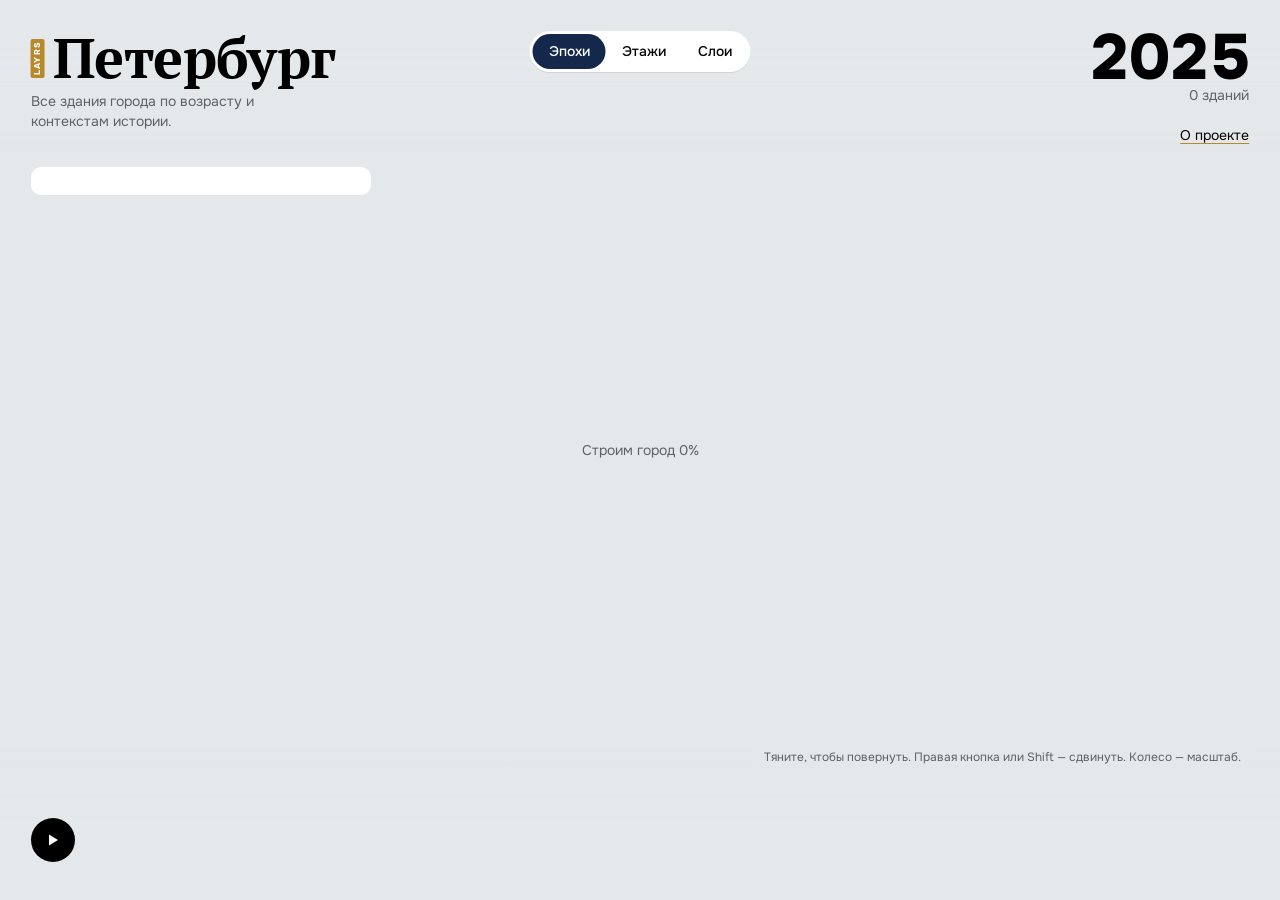
==== web/index.html @ 3cb58d96 "feat: street art layer; fix: LAYRS logo fitted before the map loads, hidden until measured; architec" ====
<!doctype html>
<html lang="ru">
<head>
<meta charset="utf-8">
<meta name="viewport" content="width=device-width, initial-scale=1, viewport-fit=cover">
<title>LAYRS: Петербург</title>
<link rel="preconnect" href="https://fonts.googleapis.com">
<link rel="preconnect" href="https://fonts.gstatic.com" crossorigin>
<link href="https://fonts.googleapis.com/css2?family=Onest:wght@400;500;600;700;800&family=PT+Serif:ital,wght@0,700;1,400&display=swap" rel="stylesheet">
<link rel="stylesheet" href="styles.css">
<script src="logo.js" defer></script>
</head>
<body>
<canvas id="scene" aria-label="Трёхмерная карта зданий Петербурга"></canvas>
<div class="veil veil-top" aria-hidden="true"></div>
<div class="veil veil-bottom" aria-hidden="true"></div>

<header class="masthead">
  <div>
    <h1><span class="layrs" aria-label="LAYRS">LAYRS</span>Петербург<i class="baseline"></i></h1>
    <p class="dek">Все здания города по возрасту и контекстам истории.</p>
  </div>
</header>

<nav class="modes" aria-label="Как раскрасить город">
  <button data-mode="0" aria-pressed="true">Эпохи</button>
  <button data-mode="1" aria-pressed="false">Этажи</button>
  <button data-mode="2" aria-pressed="false">Слои</button>
</nav>

<div class="tally" aria-live="polite">
  <span id="year" class="tally-year">2025</span>
  <span class="tally-count"><span id="count">0</span> <span id="count-word">зданий</span></span>
</div>

<aside id="panel" class="panel">
  <button class="sheet-handle" aria-expanded="true" aria-controls="panel-body">Показать легенду</button>
  <div id="panel-body"></div>
</aside>
<nav class="corner" aria-label="Проект">
  <button class="about-open" aria-haspopup="dialog">О проекте</button>
</nav>
<dialog id="about" class="about" aria-labelledby="about-title">
  <button class="about-close" aria-label="Закрыть">×</button>
  <article>
    <h2 id="about-title">О проекте</h2>
    <p>Около 107 тысяч зданий Петербурга, раскрашенных по году постройки, и восемнадцать слоёв о том, что в них происходило:
    от квартир Пушкина и дворов-колодцев до сводок МПВО осени 1941-го и табличек «Последнего адреса».</p>
    <p class="notice">Некоммерческий проект, сделан из любопытства и для образования.</p>
    <p class="author">Автор — <a href="https://www.linkedin.com/in/alexanderbarakov" target="_blank" rel="noopener">Александр Бараков</a>.</p>
    <p class="credit">По мотивам проекта Саши Богачёва <a href="https://paris.bogachev.fr" target="_blank" rel="noopener">Paris, building by building</a>.</p>

    <h3>Проекты LAYRS</h3>
    <p>LAYRS — карты городов, где каждое здание показано вместе с его возрастом и историческими слоями.</p>
    <ul>
      <li><a href="../spb/">LAYRS: Петербург</a> — вы здесь.</li>
      <li><a href="../amsterdam/">LAYRS: Amsterdam</a> — 192 тысячи зданий Амстердама и его история.</li>
    </ul>

    <h3>Как читать карту</h3>
    <p>Цвет — эпоха постройки. Бледные здания датированы приблизительно: по веку, десятилетию или диапазону лет.
    Серые — год неизвестен; они появляются, когда таймлайн доходит до сегодняшнего дня. Кнопка ▶ проигрывает рост города
    с 1703 года. Нажмите на здание, чтобы закрепить карточку с историей и источниками.</p>

    <h3>Данные</h3>
    <p>Собраны 12 октября 2026 года; фото подгружаются из Wikimedia Commons.</p>
    <ul>
      <li>Контуры, этажность, улицы, вода: OpenStreetMap (выгрузка BBBike и Overpass). ODbL.</li>
      <li>Годы постройки, архитекторы, стили: база «How old is this house» проекта Кон-Тики, версия 18.11.2023. ODbL.</li>
      <li>Многоквартирные дома, их год и серия: ГИС ЖКХ в обработке «Если быть точным», сентябрь 2026. CC BY 4.0.</li>
      <li>Объекты культурного наследия, датировки, авторы, уровень охраны: списки Википутеводителя «Культурное наследие России / Санкт-Петербург». CC BY-SA 4.0.</li>
      <li>Названия, фото, статьи: Wikidata (CC0), Википедия и Wikimedia Commons; у каждого фото указаны автор и лицензия.</li>
      <li>Сводки МПВО осени 1941 года: проект PANDAN Европейского университета, оцифровка А. Рябкова.</li>
      <li>Таблички памяти жертв репрессий: проект «Последний адрес».</li>
    </ul>

    <h3>Метод</h3>
    <p>Для каждого здания год берётся из самого надёжного источника: реестр наследия, затем ГИС ЖКХ, затем Кон-Тики,
    затем OpenStreetMap. 1917 год в ГИС ЖКХ обычно означает «построен до революции» — такие дома датированы приблизительно,
    1880–1917. Адреса Пушкина, Достоевского и Серебряного века отобраны вручную, у каждого есть ссылка на Википедию;
    остальные слои собраны автоматически и могут содержать ошибки.</p>

    <h3>Ограничения</h3>
    <p>Год известен у 43% зданий: в открытых данных почти нет дат для мелких построек, гаражей и промзон. Карта покрывает
    основную часть города без Кронштадта, Петергофа, Пушкина и Колпино. Слои «Коммуналки» и «Разрушены и отстроены»
    построены по косвенным признакам — об этом сказано в их описании.</p>
  </article>
</dialog>

<div id="card" class="card" hidden></div>
<p class="howto">Тяните, чтобы повернуть. Правая кнопка или Shift — сдвинуть. Колесо — масштаб.</p>

<footer class="timeline">
  <button id="play" class="play" aria-label="Показать, как рос город">
    <svg viewBox="0 0 16 16" aria-hidden="true"><path id="play-icon" d="M4 2.5v11l9-5.5z"/></svg>
  </button>
  <canvas id="hist" aria-label="Зданий по годам; тяните, чтобы выбрать год"></canvas>
</footer>

<div id="loading" class="loading">Строим город <span id="progress">0</span>%</div>
<script type="module" src="app.js"></script>
</body>
</html>
---- web/styles.css ----
/* Petersburg: a white architectural model under a pale Baltic sky; Admiralty gold for the mark, Neva navy for the controls. */
:root {
  --sky: #e4e8ea;
  --paper: #ffffff;
  --ink: #000000;
  --muted: #5d6266;
  --rule: #cfd5d8;
  --red: #b8892a;
  --navy: #14284b;
  --gutter: clamp(16px, 2.4vw, 32px);
  font: 400 14px/1.5 "Onest", "Helvetica Neue", Arial, sans-serif;
}
* { box-sizing: border-box; }
html, body { margin: 0; height: 100%; background: var(--sky); color: var(--ink); overflow: hidden; }
button { font: inherit; color: inherit; }
:focus-visible { outline: 2px solid var(--red); outline-offset: 2px; }

#scene { position: fixed; inset: 0; width: 100%; height: 100%; display: block; }
/* Sky veils keep the masthead and the timeline legible over the model. */
.veil { position: fixed; left: 0; right: 0; pointer-events: none; }
.veil-top { top: 0; height: 150px; background: linear-gradient(var(--sky) 35%, rgba(228, 232, 234, 0)); }
.veil-bottom { bottom: 0; height: 150px; background: linear-gradient(rgba(228, 232, 234, 0), var(--sky) 55%); }

/* Masthead: the three crosses, then the name set large and tight. */
.masthead { position: fixed; top: calc(env(safe-area-inset-top, 0px) + var(--gutter)); left: var(--gutter);
  display: flex; gap: 14px; align-items: flex-start; pointer-events: none; }
/* LAYRS: the wordmark set vertically on a block of the city's accent, as tall as the name's capitals (sized in app.js). */
h1 { position: relative; }
.layrs { font-family: "Onest", sans-serif; position: absolute; left: 0; top: 0; writing-mode: vertical-rl; transform: rotate(180deg); display: flex;
  align-items: center; justify-content: center; background: var(--red); color: var(--paper); font-weight: 800;
  line-height: 1; letter-spacing: .14em; padding: 0 .3em; border-radius: 2px; box-sizing: border-box; }
.layrs { visibility: hidden; }
.layrs.fitted { visibility: visible; }
.baseline { display: inline-block; width: 0; height: 0; vertical-align: baseline; }
h1 { margin: 0; font: 700 clamp(34px, 4.4vw, 56px)/.95 "PT Serif", Georgia, serif; letter-spacing: -0.01em; }
.dek { margin: 8px 0 0; color: var(--muted); max-width: 30ch; font-size: 14px; line-height: 1.4; }

/* Mode switch: a single bar, the active mode filled black. */
.modes { position: fixed; top: calc(env(safe-area-inset-top, 0px) + var(--gutter)); left: 50%; transform: translateX(-50%);
  display: flex; background: var(--paper); border-radius: 999px; padding: 3px; box-shadow: 0 1px 0 var(--rule); }
.modes button { border: 0; background: none; padding: 7px 16px; border-radius: 999px; cursor: pointer; font-weight: 500; }
.modes button[aria-pressed="true"] { background: var(--navy); color: var(--paper); }

.tally { position: fixed; top: calc(env(safe-area-inset-top, 0px) + var(--gutter)); right: var(--gutter); text-align: right; }
.tally-year { display: block; font-size: clamp(40px, 5vw, 64px); font-weight: 800; letter-spacing: -0.04em; line-height: .85; }
.tally-count { color: var(--muted); }

/* Context panel: legend, ramp or layer list, always on the left under the masthead. */
.panel { position: fixed; left: var(--gutter); top: calc(env(safe-area-inset-top, 0px) + var(--gutter) + 136px);
  width: min(340px, calc(100vw - 2 * var(--gutter))); max-height: calc(100vh - 300px); overflow-y: auto;
  background: var(--paper); border-radius: 10px; padding: 14px 16px; }
.panel h2 { margin: 0 0 8px; font-size: 13px; font-weight: 700; }
.panel h2.section { margin: 14px 0 4px; color: var(--muted); font-weight: 600; }
.panel h2.section:first-child { margin-top: 0; }
.swatches { display: flex; flex-direction: column; }
.swatch { display: grid; grid-template-columns: 12px 1fr auto; gap: 10px; align-items: center; background: none; border: 0;
  text-align: left; padding: 4px 0; cursor: pointer; }
.swatch i { width: 12px; height: 12px; border-radius: 2px; }
.swatch .n { color: var(--muted); font-size: 12px; }
.n, .tally, .card dd, .card .y { font-variant-numeric: tabular-nums; }
.swatch[aria-pressed="false"] { opacity: .35; }
.ramp { height: 10px; border-radius: 2px; margin: 4px 0 6px; }
.ramp-scale { display: flex; justify-content: space-between; color: var(--muted); font-size: 12px; }
.note { color: var(--muted); font-size: 12px; margin: 10px 0 0; }

.layers { display: flex; flex-direction: column; gap: 2px; margin: 0 -8px; }
.layer { display: grid; grid-template-columns: 1fr auto; gap: 2px 12px; background: none; border: 0; text-align: left;
  padding: 8px; border-radius: 6px; cursor: pointer; }
.layer:hover { background: var(--sky); }
.layer[aria-pressed="true"] { background: var(--navy); color: var(--paper); }
.layer b { font-weight: 700; }
.layer .era, .layer .n { font-size: 12px; opacity: .7; }
.layer .n { grid-row: 1 / 3; grid-column: 2; align-self: center; }
.layer-detail { margin-top: 10px; }
.stories { list-style: none; margin: 0 -8px; padding: 0; }
.story { display: block; width: 100%; text-align: left; background: none; border: 0; border-radius: 6px; padding: 7px 8px; cursor: pointer; }
.story:hover { background: var(--sky); }
.story b { display: block; font-weight: 600; }
.story span { display: block; color: var(--muted); font-size: 12px; line-height: 1.45; margin-top: 2px; }
.back { border: 0; background: none; padding: 0; margin: 0 0 10px; color: var(--muted); cursor: pointer; font-size: 13px; }
.back::before { content: "‹ "; }
.layer-title { font-size: 22px !important; font-weight: 800 !important; letter-spacing: -0.02em; margin: 0 !important; line-height: 1.1; }
.layer-era { margin: 2px 0 0; color: var(--muted); }
.layer-detail p { margin: 0 0 10px; line-height: 1.55; }
.layer-detail a { color: var(--ink); text-decoration-color: var(--red); text-underline-offset: 3px; font-size: 12px; }
.caveat { color: var(--muted); font-size: 12px; }

/* Building card: a white slip of paper. Follows the pointer on hover; pinned by a click, then it takes clicks.
   Hierarchy: name and year are the heading; small sentence-case headings mark the sections below. */
.card { position: fixed; z-index: 10; pointer-events: none; background: var(--paper); border-radius: 10px;
  width: 290px; max-height: calc(100vh - 24px); overflow-y: auto; box-shadow: 0 8px 28px rgba(30, 40, 50, .16); font-size: 13px; }
.card.pinned { pointer-events: auto; width: 340px; }
.card-close { position: absolute; top: 8px; right: 8px; width: 30px; height: 30px; border: 0; border-radius: 50%;
  background: rgba(255,255,255,.92); cursor: pointer; font-size: 18px; line-height: 1; z-index: 1; }
.card .photo { margin: 0; }
.card .photo img { display: block; width: 100%; max-height: 210px; object-fit: cover; border-radius: 10px 10px 0 0; background: var(--sky); }
.card .photo figcaption { font-size: 11px; color: var(--muted); padding: 5px 16px 0; }
.card a { color: inherit; text-decoration-color: var(--red); text-underline-offset: 3px; }
.card-head { padding: 12px 16px 10px; }
.card-head h3 { margin: 0 0 6px; font-size: 17px; font-weight: 700; line-height: 1.25; letter-spacing: -0.01em; padding-right: 26px; }
.card .when { display: flex; align-items: baseline; gap: 10px; flex-wrap: wrap; }
.card .y { font-size: 30px; font-weight: 800; letter-spacing: -0.03em; line-height: 1; }
.card .period { color: var(--muted); display: inline-flex; align-items: center; gap: 6px; }
.card .period i, .card .chips i { width: 9px; height: 9px; border-radius: 2px; flex: none; }
.card section { padding: 10px 16px; border-top: 1px solid var(--rule); }
.card h4 { margin: 0 0 6px; font-size: 12px; font-weight: 700; color: var(--muted); }
.card .extract { margin: 0; line-height: 1.55; }
.card .chips { list-style: none; margin: 0; padding: 0; display: flex; flex-direction: column; gap: 6px; }
.card .chips li { display: flex; gap: 8px; align-items: flex-start; }
.card .chips li i { margin-top: 5px; }
.card .chips b { font-weight: 600; }
.card .chips span { color: var(--muted); }
.card .chips p { margin: 3px 0 0; line-height: 1.5; }
.card dl { display: grid; grid-template-columns: auto 1fr; gap: 3px 12px; margin: 0; }
.card dt { color: var(--muted); }
.card dd { margin: 0; text-align: right; }
.card .why { margin: 0; color: var(--muted); font-size: 12px; line-height: 1.45; }
.card .sources p { margin: 0; }
.card .hint { margin: 0; padding: 8px 16px 12px; color: var(--muted); font-size: 12px; border-top: 1px solid var(--rule); }

/* How to move: a quiet line under the timeline's right end. */
.howto { position: fixed; right: var(--gutter); bottom: calc(env(safe-area-inset-bottom, 0px) + 120px); color: var(--muted); background: rgba(228,232,234,.85); padding: 2px 8px; border-radius: 4px;
  font-size: 12px; pointer-events: none; }
@media (max-width: 720px), (hover: none) { .howto { display: none; } }

.timeline { position: fixed; left: 0; right: 0; bottom: 0; display: flex; align-items: flex-end; gap: 14px;
  padding: 0 var(--gutter) calc(env(safe-area-inset-bottom, 0px) + 14px); pointer-events: none; }
.timeline > * { pointer-events: auto; }
.timeline canvas { flex: 1; height: 96px; cursor: ew-resize; touch-action: none; }
.play { width: 44px; height: 44px; border-radius: 50%; border: 0; background: var(--ink); color: var(--paper);
  cursor: pointer; margin-bottom: 24px; display: grid; place-items: center; flex: none; }
.play svg { width: 16px; height: 16px; fill: currentColor; }

.loading { position: fixed; left: 50%; top: 50%; transform: translate(-50%, -50%); color: var(--muted); }

.sheet-handle { display: none; }

/* About: a reading page over the map, opened from a quiet link under the tally. */
.corner { position: fixed; top: calc(env(safe-area-inset-top, 0px) + var(--gutter) + 92px); right: var(--gutter);
  display: flex; flex-direction: column; align-items: flex-end; gap: 4px; }
.about-open, .sibling { border: 0; background: none; padding: 2px 0; cursor: pointer; color: var(--ink); font: inherit;
  text-decoration: underline; text-decoration-color: var(--red); text-underline-offset: 3px; }
.sibling { color: var(--muted); font-size: 12px; }
.about { border: 0; border-radius: 12px; padding: 0; width: min(640px, calc(100vw - 32px)); max-height: calc(100vh - 48px);
  box-shadow: 0 20px 60px rgba(30, 40, 50, .25); color: var(--ink); }
.about::backdrop { background: rgba(228, 232, 234, .7); }
.about article { padding: 28px 32px 32px; overflow-y: auto; }
.about h2 { margin: 0 0 12px; font: 700 28px/1.1 "PT Serif", Georgia, serif; }
.about h3 { margin: 22px 0 6px; font-size: 15px; font-weight: 700; }
.about p, .about li { line-height: 1.6; max-width: 64ch; }
.about ul { padding-left: 18px; margin: 6px 0 0; }
.about li { margin-bottom: 6px; }
.about a { color: var(--ink); text-decoration-color: var(--red); text-underline-offset: 3px; }
.about .credit { color: var(--muted); margin-top: 0; }
.about .author { font-weight: 600; margin-bottom: 4px; }
.about .notice { border-left: 3px solid var(--red); padding-left: 12px; font-weight: 500; }
.about-close { position: sticky; float: right; top: 10px; margin: 10px 10px 0 0; width: 32px; height: 32px; border: 0;
  border-radius: 50%; background: var(--sky); cursor: pointer; font-size: 18px; }

/* Section icons in the layer list, and a row of them to jump between sections. */
.icon { width: 15px; height: 15px; flex: none; vertical-align: -2px; margin-right: 6px; }
.section-nav { display: flex; gap: 4px; margin: 0 0 6px; flex-wrap: wrap; }
.section-nav button { border: 0; background: var(--sky); border-radius: 6px; width: 32px; height: 30px; cursor: pointer;
  display: grid; place-items: center; color: var(--navy); }
.section-nav .icon { margin: 0; }

@media (max-width: 720px) {
  .dek { display: none; }
  h1 { font-size: 30px; }
  .tally-year { font-size: 30px; }
  .tally-count { font-size: 12px; }
  .masthead, .tally { top: calc(env(safe-area-inset-top, 0px) + 14px); }
  .corner { top: calc(env(safe-area-inset-top, 0px) + 64px); font-size: 13px; }
  /* Modes: one strip above the timeline. */
  .modes { top: auto; left: 12px; right: 12px; transform: none; bottom: calc(env(safe-area-inset-bottom, 0px) + 100px);
    justify-content: center; }
  .modes button { flex: 1; padding: 8px 10px; }
  /* Panel: a sheet above the modes, folded to its handle by default. */
  .panel { top: auto; left: 12px; right: 12px; width: auto; bottom: calc(env(safe-area-inset-bottom, 0px) + 150px);
    max-height: 48vh; padding: 0 14px 12px; }
  .sheet-handle { display: block; width: calc(100% + 28px); margin: 0 -14px 8px; padding: 12px 14px; border: 0;
    background: none; text-align: left; font-weight: 600; cursor: pointer; border-bottom: 1px solid var(--rule); }
  .sheet-handle::after { content: ""; float: right; width: 8px; height: 8px; margin-top: 4px; border: solid var(--muted);
    border-width: 0 2px 2px 0; transform: rotate(225deg); }
  .panel.collapsed { overflow: hidden; padding-bottom: 0; }
  .panel.collapsed .sheet-handle { margin-bottom: 0; border-bottom: 0; }
  .panel.collapsed .sheet-handle::after { transform: rotate(45deg); margin-top: 0; }
  .panel.collapsed #panel-body { display: none; }
  /* Card: a sheet from the bottom edge. */
  .card, .card.pinned { left: 0 !important; right: 0; top: auto !important; bottom: 0; width: auto; max-height: 72vh;
    border-radius: 14px 14px 0 0; padding-bottom: env(safe-area-inset-bottom, 0px); }
  .card .photo img { border-radius: 14px 14px 0 0; max-height: 190px; }
  .timeline { padding-bottom: calc(env(safe-area-inset-bottom, 0px) + 10px); }
  .timeline canvas { height: 76px; }
  .play { width: 40px; height: 40px; margin-bottom: 18px; }
  .about article { padding: 20px 18px 24px; }
}
@media (prefers-reduced-motion: reduce) { * { transition: none !important; } }

.card .chips .note-name { margin: 2px 0 0; font-weight: 600; color: var(--ink); }
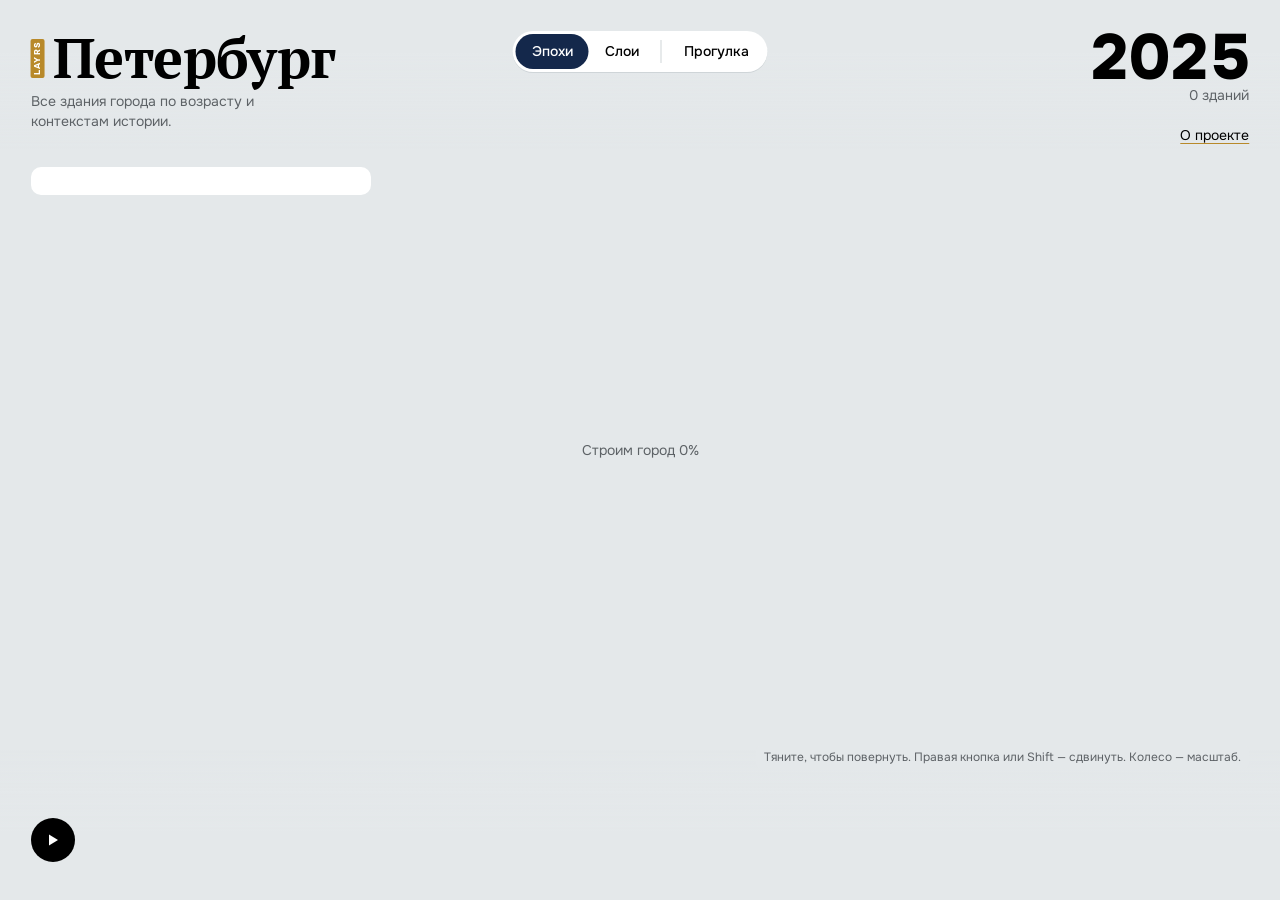
==== commit 31cd6102: "From Delft: walks with a Google Maps link, the Слои bar with storeys inside, a compact legend with a" ====
--- a/web/index.html
+++ b/web/index.html
@@ -24,8 +24,9 @@
 
 <nav class="modes" aria-label="Как раскрасить город">
   <button data-mode="0" aria-pressed="true">Эпохи</button>
-  <button data-mode="1" aria-pressed="false">Этажи</button>
   <button data-mode="2" aria-pressed="false">Слои</button>
+  <span class="modes-sep" aria-hidden="true"></span>
+  <button class="walks-open" aria-haspopup="dialog"><span>Прогулка</span></button>
 </nav>
 
 <div class="tally" aria-live="polite">
@@ -53,9 +54,14 @@
     <h3>Проекты LAYRS</h3>
     <p>LAYRS — карты городов, где каждое здание показано вместе с его возрастом и историческими слоями.</p>
     <ul>
-      <li><a href="../spb/">LAYRS: Петербург</a> — вы здесь.</li>
-      <li><a href="../amsterdam/">LAYRS: Amsterdam</a> — 192 тысячи зданий Амстердама и его история.</li>
+      <li><a href="/ru/lab/spb/">LAYRS: Петербург</a> — вы здесь.</li>
+      <li><a href="/lab/amsterdam/">LAYRS: Amsterdam</a> — 192 тысячи зданий Амстердама и его история.</li>
     </ul>
+
+    <h3>Открытый код</h3>
+    <p>Код и пайплайн лежат на <a href="https://github.com/alexbarakov/spb-by-building" target="_blank" rel="noopener">GitHub</a>.
+    Знаете кусочек истории Петербурга, который живёт в его домах? <a href="https://github.com/alexbarakov/spb-by-building/blob/main/CONTRIBUTING.md" target="_blank" rel="noopener">Добавьте его слоем</a>:
+    список адресов, короткая история у каждого и источник, на который она опирается.</p>
 
     <h3>Как читать карту</h3>
     <p>Цвет — эпоха постройки. Бледные здания датированы приблизительно: по веку, десятилетию или диапазону лет.
@@ -88,6 +94,11 @@
 </dialog>
 
 <div id="card" class="card" hidden></div>
+<section id="walk" class="walkcard" hidden aria-live="polite"></section>
+<dialog id="walks" class="about walks" aria-labelledby="walks-title">
+  <button class="about-close" aria-label="Закрыть">×</button>
+  <article id="walks-body"></article>
+</dialog>
 <p class="howto">Тяните, чтобы повернуть. Правая кнопка или Shift — сдвинуть. Колесо — масштаб.</p>
 
 <footer class="timeline">
--- a/web/styles.css
+++ b/web/styles.css
@@ -88,8 +88,9 @@
 /* Building card: a white slip of paper. Follows the pointer on hover; pinned by a click, then it takes clicks.
    Hierarchy: name and year are the heading; small sentence-case headings mark the sections below. */
 .card { position: fixed; z-index: 10; pointer-events: none; background: var(--paper); border-radius: 10px;
-  width: 290px; max-height: calc(100vh - 24px); overflow-y: auto; box-shadow: 0 8px 28px rgba(30, 40, 50, .16); font-size: 13px; }
-.card.pinned { pointer-events: auto; width: 340px; }
+  width: 330px; max-height: calc(100vh - 24px); overflow-y: auto; box-shadow: 0 8px 28px rgba(30, 40, 50, .16); font-size: 13px; }
+.card.pinned { pointer-events: auto; width: 400px; }
+.card .fact { margin: 0; padding: 8px 10px; background: var(--sky); border-radius: 6px; line-height: 1.5; }
 .card-close { position: absolute; top: 8px; right: 8px; width: 30px; height: 30px; border: 0; border-radius: 50%;
   background: rgba(255,255,255,.92); cursor: pointer; font-size: 18px; line-height: 1; z-index: 1; }
 .card .photo { margin: 0; }
@@ -198,3 +199,115 @@
 @media (prefers-reduced-motion: reduce) { * { transition: none !important; } }
 
 .card .chips .note-name { margin: 2px 0 0; font-weight: 600; color: var(--ink); }
+
+/* ---- ported from LAYRS: Delft: walks, the bar, the legend ---- */
+.walkcard { position: fixed; z-index: 11; right: var(--gutter); bottom: 132px; width: 340px; max-height: calc(100vh - 290px);
+  overflow-y: auto; background: var(--paper); border-radius: 12px; box-shadow: 0 2px 0 var(--red), 0 10px 30px rgba(20, 40, 100, .14); }
+.walkcard header { cursor: pointer; display: flex; align-items: center; gap: 10px; padding: 11px 44px 10px 16px;
+  background: var(--red); color: var(--paper); border-radius: 12px 12px 0 0; }
+.walkcard header b { font-size: 13px; }
+.walkcard .q-close { position: absolute; top: 5px; right: 6px; width: 30px; height: 30px; border: 0; border-radius: 50%;
+  background: none; cursor: pointer; font-size: 18px; color: var(--paper); z-index: 1; }
+.walkcard .q-credit { font-size: 11px; color: var(--muted); padding: 4px 16px 0; margin: 0; }
+.walkcard .q-credit a { color: inherit; }
+.walkcard .q-riddle { margin: 0; padding: 10px 16px 0; font-size: 15px; line-height: 1.5; }
+.walkcard .q-actions { display: flex; flex-wrap: wrap; align-items: center; gap: 6px; padding: 12px 16px 14px; }
+.walkcard .q-actions button { border: 1px solid var(--rule); background: var(--paper); border-radius: 999px;
+  padding: 5px 12px; cursor: pointer; font-size: 12px; font-weight: 600; }
+.walkcard .q-actions button small { color: var(--muted); font-weight: 500; }
+.walkcard .q-actions .primary { background: var(--red); border-color: var(--red); color: var(--paper); }
+@media (max-width: 720px) {
+  .walkcard { left: 12px; right: 12px; width: auto; bottom: auto; top: calc(env(safe-area-inset-top, 0px) + 100px); max-height: 46vh; }
+}
+.walks { width: min(720px, calc(100vw - 32px)); }
+.walks article { padding: 22px 26px 24px; }
+.walks h2 { margin: 0; }
+.walks h3 { margin: 16px 0 8px; font-size: 13px; }
+.walks .w-lede { margin: 6px 0 0; font-size: 13px; line-height: 1.5; color: var(--muted); }
+.w-chips { display: flex; flex-wrap: wrap; gap: 6px; align-items: center; }
+.w-chip { display: inline-flex; align-items: center; gap: 6px; border: 1px solid var(--rule); background: var(--paper);
+  border-radius: 999px; padding: 5px 11px; cursor: pointer; font-size: 12px; font-weight: 600; color: var(--ink); }
+.w-chip .icon { width: 13px; height: 13px; }
+.w-chip[aria-pressed="true"] { background: var(--red); border-color: var(--red); color: var(--paper); }
+.w-sep { width: 1px; height: 20px; background: var(--rule); margin: 0 4px; }
+.walks .w-note { margin: 6px 0 0; font-size: 12px; color: var(--muted); }
+.walks .w-msg { margin: 14px 0 0; font-size: 13px; color: #b7791f; }
+.w-go { margin-top: 18px; }
+.w-make { border: 0; background: var(--red); color: var(--paper); border-radius: 999px; padding: 9px 18px;
+  cursor: pointer; font-size: 14px; font-weight: 700; }
+.walkcard { width: 340px; }
+.walkcard header .w-meta { margin-left: auto; font-size: 12px; opacity: .85; font-variant-numeric: tabular-nums; }
+.w-stops { list-style: none; margin: 8px 0 0; padding: 0; }
+.w-stops button { display: flex; gap: 10px; width: 100%; text-align: left; border: 0; background: none; padding: 7px 16px;
+  cursor: pointer; font: inherit; color: inherit; }
+.w-stops button:hover { background: #eef2fb; }
+.w-num { flex: none; width: 22px; height: 22px; border-radius: 50%; background: var(--red); color: var(--paper);
+  display: grid; place-items: center; font-size: 12px; font-weight: 800; margin-top: 1px; }
+.w-stops b { display: block; font-size: 13px; }
+.w-stops em { display: -webkit-box; -webkit-line-clamp: 2; -webkit-box-orient: vertical; overflow: hidden;
+  font-style: normal; font-size: 12px; line-height: 1.4; color: var(--muted); }
+.w-google { background: var(--red); color: var(--paper); border-radius: 999px; padding: 6px 14px; font-size: 12px;
+  font-weight: 700; text-decoration: none; }
+.walkcard .q-actions button { border: 1px solid var(--rule); background: var(--paper); border-radius: 999px;
+  padding: 5px 12px; cursor: pointer; font-size: 12px; font-weight: 600; }
+.walkcard .q-credit { padding: 0 16px 12px; }
+@media (max-width: 720px) {
+  .walkcard { left: 12px; right: 12px; width: auto; bottom: auto; top: calc(env(safe-area-inset-top, 0px) + 100px); max-height: 46vh; }
+}
+.walkcard header { cursor: pointer; }
+.walkcard.folded .w-stops, .walkcard.folded .q-credit { display: none; }
+.w-locate { margin-bottom: 8px; }
+.w-share { border: 0; background: var(--red); color: var(--paper); border-radius: 999px; padding: 8px 16px;
+  cursor: pointer; font-size: 13px; font-weight: 700; }
+.walkcard > .q-actions { border-bottom: 1px solid var(--rule); }
+.walkcard .q-actions .w-kml { width: 28px; height: 28px; padding: 0; border: 0; background: none; color: var(--muted);
+  display: inline-grid; place-items: center; border-radius: 50%; margin-left: auto; }
+.walkcard .q-actions .w-kml:hover { color: var(--red); background: #eef2fb; }
+.walkcard .w-kml svg { width: 15px; height: 15px; fill: none; stroke: currentColor; stroke-width: 1.6; stroke-linecap: round; stroke-linejoin: round; }
+.w-stops .w-off .w-num { background: #9fb0d8; }
+.w-stops .w-off b { color: #4b5560; }
+.modes .modes-sep { flex: none; width: 1px; align-self: stretch; margin: 6px 6px; background: var(--rule); }
+.modes .walks-open, .modes .quests-open, .modes .graph-open { display: inline-flex; align-items: center; gap: 6px;
+  padding: 7px 16px; border-radius: 999px; color: var(--ink); background: none; text-decoration: none; font-weight: 500; }
+.modes .walks-open svg, .modes .quests-open svg { width: 13px; height: 13px; fill: currentColor; }
+.modes .walks-open[aria-pressed="true"], .modes .quests-open[aria-pressed="true"] { background: var(--ink); color: var(--paper); }
+@media (max-width: 720px) {
+  .modes .modes-sep { margin: 6px 2px; }
+}
+.make-walk { margin: 10px 0 2px; border: 0; background: var(--red); color: var(--paper); border-radius: 999px;
+  padding: 6px 14px; cursor: pointer; font-size: 12px; font-weight: 700; }
+@media (max-width: 720px) {
+  body.walking .timeline, body.walking .howto { display: none; }
+  body.walking .modes { bottom: calc(env(safe-area-inset-bottom, 0px) + 14px); }
+  body.walking .panel { bottom: calc(env(safe-area-inset-bottom, 0px) + 64px); }
+}
+/* One look for every item in the bar: plain text, an icon for the things to do, black when it is on. */
+.modes .walks-open, .modes .quests-open, .modes .graph-open { display: inline-flex; align-items: center; gap: 6px;
+  padding: 7px 16px; border-radius: 999px; color: var(--ink); background: none; text-decoration: none; font-weight: 500; }
+.modes .walks-open svg, .modes .quests-open svg { width: 13px; height: 13px; fill: currentColor; }
+.modes button:not([aria-pressed="true"]):hover, .modes .graph-open:hover { background: var(--sky); }
+.modes .walks-open[aria-pressed="true"], .modes .quests-open[aria-pressed="true"] { background: var(--ink); color: var(--paper); }
+/* On a phone all five fit on one line, without scrolling. */
+@media (max-width: 720px) {
+  .modes { left: 50%; right: auto; transform: translateX(-50%); max-width: calc(100vw - 16px); }
+  .modes button, .modes .walks-open, .modes .quests-open, .modes .graph-open { padding: 7px 9px; font-size: 13.5px; }
+  .modes .modes-sep { margin: 6px 2px; }
+}
+/* Legend panel: never scrolls sideways; the way back to the list stays in view; the list is one line a layer. */
+.panel { overflow-x: hidden; }
+.jump { flex-wrap: wrap; gap: 4px; }
+.jump button { width: 30px; height: 30px; }
+.jump .icon { width: 16px; height: 16px; }
+.panel .back { position: sticky; top: -14px; z-index: 2; display: block; width: calc(100% + 32px); margin: -14px -16px 10px;
+  padding: 10px 16px; text-align: left; background: var(--paper); border-bottom: 1px solid var(--rule); color: var(--ink);
+  font-weight: 600; }
+.panel .back:hover { background: var(--sky); }
+.layers { margin: 0 -6px; gap: 0; }
+.layer { grid-template-columns: 1fr auto auto; align-items: baseline; gap: 0 10px; padding: 5px 6px; font-size: 13px; }
+.layer b { font-weight: 600; min-width: 0; overflow: hidden; text-overflow: ellipsis; white-space: nowrap; }
+.layer .era { grid-row: 1; grid-column: 2; font-size: 11px; white-space: nowrap; }
+.layer .n { grid-row: 1; grid-column: 3; font-size: 11px; min-width: 3.2em; text-align: right; font-variant-numeric: tabular-nums; }
+.panel h2.section { margin: 10px 0 2px; font-size: 12px; }
+@media (max-width: 720px) { .panel .back { top: 0; margin-top: 0; } }
+.section-nav { position: sticky; top: -14px; background: var(--paper); padding: 6px 0; z-index: 1; }
+.section-nav button { width: 30px; height: 30px; }
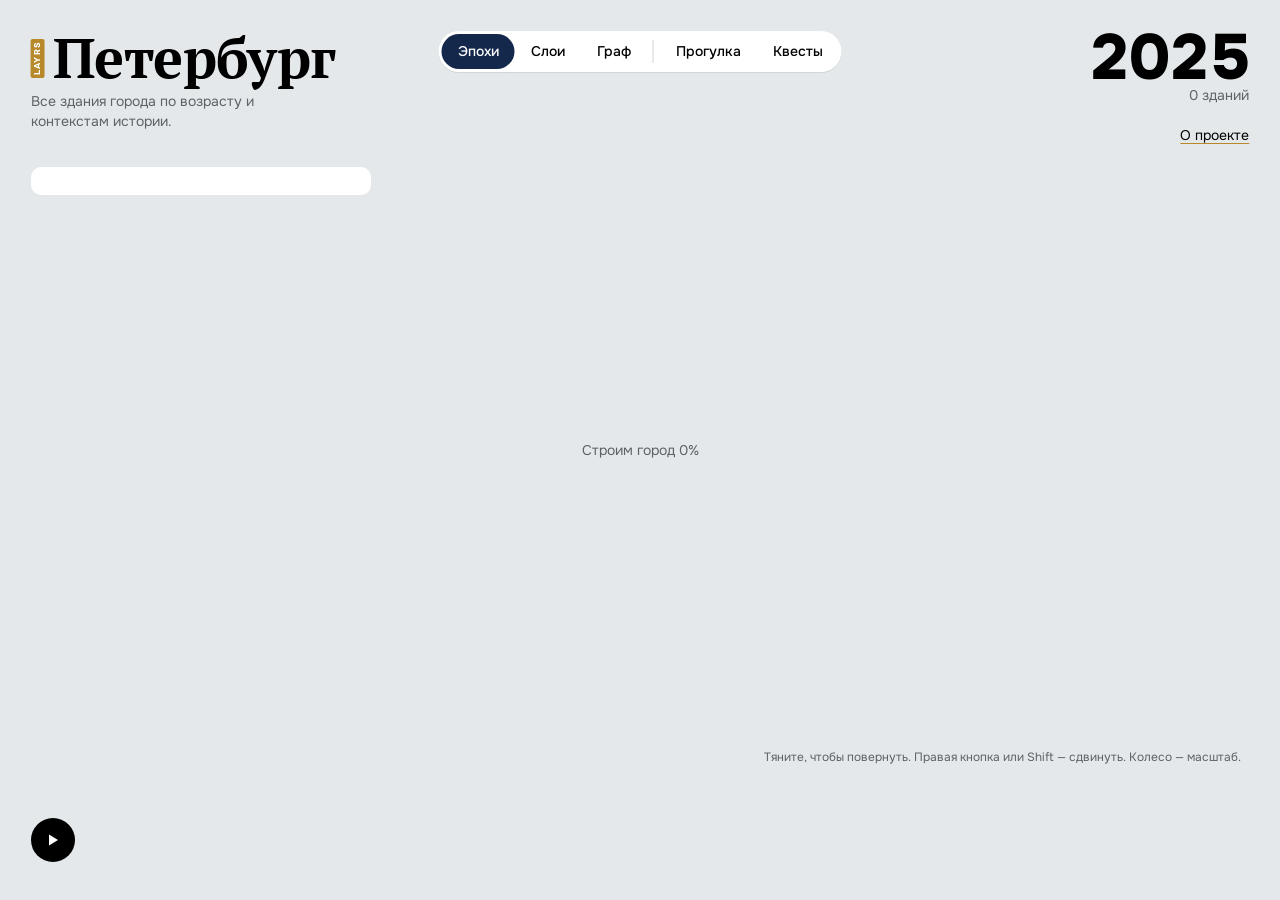
==== commit 4271ee8d: "Квесты: десять цепочек загадок трёх уровней по историям слоёв карты Co-Authored-By: Claude Opus 5.5 " ====
--- a/web/index.html
+++ b/web/index.html
@@ -25,8 +25,10 @@
 <nav class="modes" aria-label="Как раскрасить город">
   <button data-mode="0" aria-pressed="true">Эпохи</button>
   <button data-mode="2" aria-pressed="false">Слои</button>
+  <a class="graph-open" href="graph.html"><span>Граф</span></a>
   <span class="modes-sep" aria-hidden="true"></span>
   <button class="walks-open" aria-haspopup="dialog"><span>Прогулка</span></button>
+  <button class="quests-open" aria-haspopup="dialog"><span>Квесты</span></button>
 </nav>
 
 <div class="tally" aria-live="polite">
@@ -94,7 +96,13 @@
 </dialog>
 
 <div id="card" class="card" hidden></div>
+<section id="focus" class="focusbox" hidden aria-live="polite"></section>
 <section id="walk" class="walkcard" hidden aria-live="polite"></section>
+<section id="quest" class="quest" hidden aria-live="polite"></section>
+<dialog id="quests" class="about quests" aria-labelledby="quests-title">
+  <button class="about-close" aria-label="Закрыть">×</button>
+  <article id="quests-body"></article>
+</dialog>
 <dialog id="walks" class="about walks" aria-labelledby="walks-title">
   <button class="about-close" aria-label="Закрыть">×</button>
   <article id="walks-body"></article>
--- a/web/styles.css
+++ b/web/styles.css
@@ -311,3 +311,128 @@
 @media (max-width: 720px) { .panel .back { top: 0; margin-top: 0; } }
 .section-nav { position: sticky; top: -14px; background: var(--paper); padding: 6px 0; z-index: 1; }
 .section-nav button { width: 30px; height: 30px; }
+
+/* ---- quests, ported from LAYRS: Delft ---- */
+.q-tiles { display: inline-flex; gap: 2px; vertical-align: -1px; }
+.q-tiles i { width: 9px; height: 9px; border-radius: 2px; border: 1.5px solid var(--red); background: transparent; }
+.q-tiles i.on { background: var(--red); }
+.q-level { display: inline-flex; align-items: center; gap: 6px; font-size: 11px; font-weight: 600; color: var(--red); }
+.quests { width: min(1000px, calc(100vw - 32px)); }
+.quests article { padding: 22px 26px 24px; }
+.quests h2 { margin: 0; }
+.quests .q-lede { max-width: 72ch; margin: 6px 0 0; font-size: 13px; line-height: 1.5; }
+.quests .q-score { font-size: 13px; color: var(--muted); margin: 6px 0 0; }
+.quests .q-score b { color: var(--red); font-size: 17px; }
+.quests .q-grid { list-style: none; margin: 14px 0 0; padding: 0; display: grid; grid-template-columns: repeat(5, 1fr); gap: 10px; }
+.quests .q-tile { margin: 0; max-width: none; line-height: 1.35; }
+.q-tile { --fill: .06; position: relative; display: flex; flex-direction: column; gap: 4px; padding: 15px 14px 12px;
+  border: 1px solid #c9d3ea; border-radius: 3px; outline: 1px solid #c9d3ea; outline-offset: -6px;
+  /* the painted corners of a Delft tile, over a wash as deep as the quest is hard */
+  background: radial-gradient(circle at 0 0, var(--red) 0 8px, transparent 9px),
+    radial-gradient(circle at 100% 0, var(--red) 0 8px, transparent 9px),
+    radial-gradient(circle at 0 100%, var(--red) 0 8px, transparent 9px),
+    radial-gradient(circle at 100% 100%, var(--red) 0 8px, transparent 9px),
+    rgb(31 63 154 / var(--fill)); }
+.q-tile.l2 { --fill: .16; }
+.q-tile.l3 { --fill: .3; }
+.q-tile h3 { margin: 2px 0 0; font-size: 14px; line-height: 1.25; letter-spacing: -0.01em; }
+.q-tile p { margin: 0; color: #4b5560; font-size: 12px; line-height: 1.4; flex: 1;
+  display: -webkit-box; -webkit-line-clamp: 3; -webkit-box-orient: vertical; overflow: hidden; }
+.q-tile footer { display: flex; align-items: center; justify-content: space-between; margin-top: 6px; gap: 6px; }
+.q-tile .q-progress { font-size: 11px; color: #4b5560; font-variant-numeric: tabular-nums; }
+.q-tile.complete::after { content: "✓"; position: absolute; top: 9px; right: 12px; color: var(--red); font-weight: 800; }
+.quests .q-start { border: 0; background: var(--red); color: var(--paper); border-radius: 999px; padding: 4px 11px;
+  cursor: pointer; font-size: 11px; font-weight: 700; }
+.q-tile.complete .q-start { background: var(--paper); color: var(--red); box-shadow: inset 0 0 0 1.5px var(--red); }
+.quest { position: fixed; z-index: 11; right: var(--gutter); bottom: 132px; width: 340px; max-height: calc(100vh - 290px);
+  overflow-y: auto; background: var(--paper); border-radius: 12px; box-shadow: 0 2px 0 var(--red), 0 10px 30px rgba(20, 40, 100, .14); }
+.quest header { cursor: pointer; display: flex; align-items: center; gap: 10px; padding: 11px 44px 10px 16px;
+  background: var(--red); color: var(--paper); border-radius: 12px 12px 0 0; }
+.quest header b { font-size: 13px; }
+.quest header .q-level { color: rgba(255, 255, 255, .85); margin-left: auto; }
+.quest header .q-tiles i { border-color: rgba(255, 255, 255, .85); }
+.quest header .q-tiles i.on { background: rgba(255, 255, 255, .85); }
+.quest .q-close { position: absolute; top: 5px; right: 6px; width: 30px; height: 30px; border: 0; border-radius: 50%;
+  background: none; cursor: pointer; font-size: 18px; color: var(--paper); z-index: 1; }
+.quest .q-steps { display: flex; align-items: center; gap: 5px; padding: 10px 16px 0; }
+.quest .q-steps i { width: 14px; height: 14px; border-radius: 3px; border: 1.5px solid #c9d3ea; }
+.quest .q-steps i.done { background: var(--red); border-color: var(--red); }
+.quest .q-steps i.now { border-color: var(--red); }
+.quest .q-steps span { margin-left: auto; color: var(--muted); font-size: 12px; font-variant-numeric: tabular-nums; }
+.quest .q-photo { margin: 10px 16px 0; overflow: hidden; height: 150px; border-radius: 6px; background: var(--sky); }
+.quest .q-photo img { width: 100%; height: 100%; object-fit: cover; transform: scale(1.35); display: block; }
+.quest .q-credit { font-size: 11px; color: var(--muted); padding: 4px 16px 0; margin: 0; }
+.quest .q-credit a { color: inherit; }
+.quest .q-riddle { margin: 0; padding: 10px 16px 0; font-size: 15px; line-height: 1.5; }
+.quest .q-count { margin: 6px 16px 0; font-size: 12px; color: var(--red); font-weight: 600; }
+.quest .q-hints { margin: 8px 16px 0; padding: 0; list-style: none; display: flex; flex-direction: column; gap: 4px; }
+.quest .q-hints li { color: #3e4448; font-size: 13px; line-height: 1.45; padding-left: 10px; border-left: 2px solid var(--red); }
+.quest .q-actions { display: flex; flex-wrap: wrap; align-items: center; gap: 6px; padding: 12px 16px 14px; }
+.quest .q-actions button { border: 1px solid var(--rule); background: var(--paper); border-radius: 999px;
+  padding: 5px 12px; cursor: pointer; font-size: 12px; font-weight: 600; }
+.quest .q-actions button small { color: var(--muted); font-weight: 500; }
+.quest .q-actions .primary { background: var(--red); border-color: var(--red); color: var(--paper); }
+.quest .q-worth { margin-left: auto; }
+.quest .q-feedback { margin: 0; padding: 8px 16px 0; font-size: 13px; color: var(--muted); min-height: 1.4em; }
+.quest .q-feedback.hot { color: #c2410c; font-weight: 600; }
+.quest .q-feedback.warm { color: #b7791f; }
+.quest .q-feedback.cold { color: #4a6fa5; }
+.quest .q-feedback.miss { animation: q-shake .35s; }
+.quest .q-found { position: relative; margin: 12px 16px 0; padding: 12px 12px 10px; background: #eef2fb; border-radius: 8px; }
+.quest .q-found b { display: block; margin-bottom: 4px; padding-right: 90px; }
+.quest .q-found p { margin: 0; font-size: 13px; line-height: 1.5; }
+.quest .q-found a { color: inherit; text-decoration-color: var(--red); }
+.quest .q-found .q-earned { margin-top: 8px; font-size: 12px; color: var(--muted); }
+.quest .q-found .q-final { margin-top: 8px; font-size: 14px; }
+.quest .q-found .q-final b { color: var(--red); font-size: 18px; }
+.q-stamp { position: absolute; top: -10px; right: 10px; padding: 4px 10px; border: 2.5px solid var(--red); border-radius: 6px;
+  color: var(--red); font-weight: 800; font-size: 14px; letter-spacing: .02em; background: rgba(238, 242, 251, .9);
+  transform: rotate(-8deg); animation: q-stamp .45s cubic-bezier(.2, 1.6, .4, 1); }
+@keyframes q-stamp { from { transform: rotate(-30deg) scale(2.2); opacity: 0; } to { transform: rotate(-8deg) scale(1); opacity: 1; } }
+@keyframes q-shake { 25% { transform: translateX(-4px); } 75% { transform: translateX(4px); } }
+.quest.folded > :not(header):not(.q-close):not(.q-steps):not(.q-feedback) { display: none; }
+.quest.folded .q-feedback, .quest.folded .q-steps { padding-bottom: 10px; }
+@media (max-width: 720px) {
+  .quest { left: 12px; right: 12px; width: auto; bottom: auto; top: calc(env(safe-area-inset-top, 0px) + 100px); max-height: 46vh; }
+  .quest .q-photo { height: 110px; }
+  .quests .q-grid { grid-template-columns: 1fr 1fr; gap: 8px; }
+  .quests article { padding: 18px 16px 18px; }
+  .quests .q-lede { display: none; }
+  .q-tile p { display: none; }
+  .q-tile { padding: 12px 11px 10px; }
+}
+@media (prefers-reduced-motion: reduce) {
+  .quest .q-feedback.miss, .q-stamp { animation: none; }
+}
+@media (min-width: 721px) and (max-width: 960px) {
+  .quests .q-grid { grid-template-columns: repeat(4, 1fr); }
+}
+/* The tile wash on quest cards uses the city's gold. */
+.q-tile { background-color: rgb(184 137 42 / var(--fill)); }
+.quest .q-found { background: #f6efe0; }
+.modes .quests-open { margin-left: 0; background: none; color: var(--ink); }
+.modes .quests-open[aria-pressed="true"] { background: var(--ink); color: var(--paper); }
+
+/* The way to the graph, and what the graph opened on the map. */
+.modes .graph-open { display: inline-flex; align-items: center; gap: 6px; padding: 7px 16px; border-radius: 999px;
+  text-decoration: none; color: var(--ink); font-weight: 500; }
+.modes .graph-open svg { width: 14px; height: 14px; fill: none; stroke: currentColor; stroke-width: 1.4; }
+.modes .graph-open svg circle { fill: currentColor; stroke: none; }
+.modes .graph-open:hover { background: var(--sky); }
+.focusbox { position: fixed; z-index: 11; right: var(--gutter); bottom: 132px; width: 280px; background: var(--paper);
+  border-radius: 12px; box-shadow: 0 2px 0 var(--red), 0 10px 30px rgba(0, 0, 0, .12); padding: 0 0 12px; }
+.focusbox header { display: flex; align-items: center; justify-content: space-between; padding: 10px 8px 8px 16px;
+  border-bottom: 1px solid var(--rule); }
+.focusbox .f-close { width: 28px; height: 28px; border: 0; border-radius: 50%; background: none; cursor: pointer; font-size: 18px; color: var(--muted); }
+.focusbox ul { list-style: none; margin: 8px 0 0; padding: 0 16px; display: flex; flex-direction: column; gap: 5px; }
+.focusbox li { display: flex; align-items: center; gap: 8px; font-size: 13px; }
+.focusbox li i { width: 10px; height: 10px; border-radius: 2px; flex: none; }
+.focusbox li small { margin-left: auto; color: var(--muted); font-variant-numeric: tabular-nums; }
+.focusbox .f-back { display: inline-block; margin: 10px 16px 0; font-size: 12px; color: var(--ink); text-decoration-color: var(--red); text-underline-offset: 3px; }
+@media (max-width: 720px) {
+  .focusbox { left: 12px; right: 12px; width: auto; bottom: auto; top: calc(env(safe-area-inset-top, 0px) + 100px); }
+}
+.f-actions { display: flex; align-items: center; gap: 12px; flex-wrap: wrap; }
+.f-actions .make-walk { margin: 0; }
+.focusbox .f-actions { margin: 10px 16px 0; }
+.focusbox .f-actions .f-back { margin: 0; }
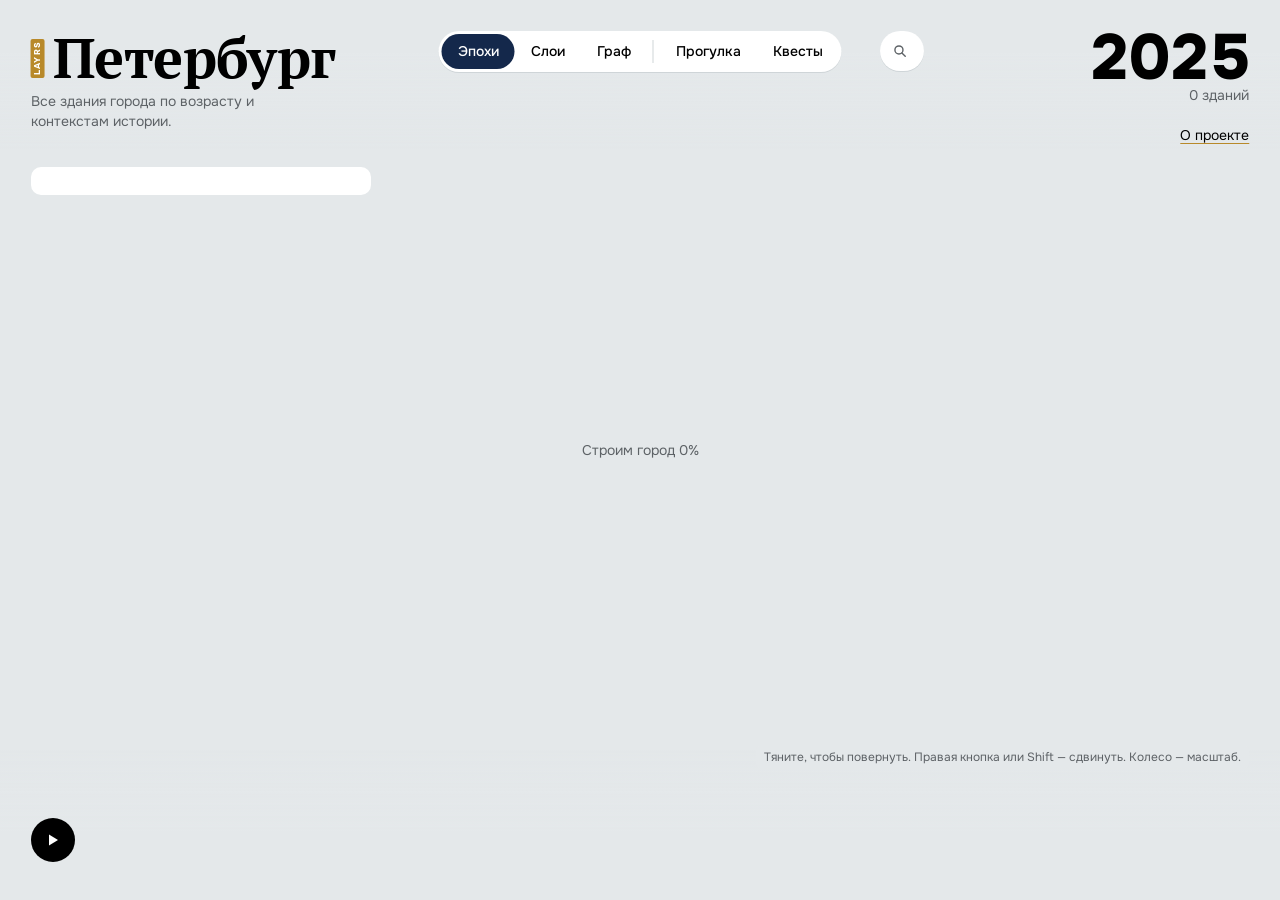
==== commit 9e868274: "Search by address, street or name: a magnifier right of the mode bar; found buildings stay lit while" ====
--- a/web/index.html
+++ b/web/index.html
@@ -30,6 +30,12 @@
   <button class="walks-open" aria-haspopup="dialog"><span>Прогулка</span></button>
   <button class="quests-open" aria-haspopup="dialog"><span>Квесты</span></button>
 </nav>
+<div class="find" role="search">
+  <input type="search" id="find-input" autocomplete="off" spellcheck="false" placeholder="Адрес, здание или улица"
+    aria-label="Найти здание, адрес или улицу" aria-controls="find-results" aria-expanded="false">
+  <ul id="find-results" class="find-results" role="listbox" hidden></ul>
+  <div id="find-sel" class="find-sel" hidden></div>
+</div>
 
 <div class="tally" aria-live="polite">
   <span id="year" class="tally-year">2025</span>
--- a/web/styles.css
+++ b/web/styles.css
@@ -436,3 +436,39 @@
 .f-actions .make-walk { margin: 0; }
 .focusbox .f-actions { margin: 10px 16px 0; }
 .focusbox .f-actions .f-back { margin: 0; }
+
+/* Search: a magnifier just right of the mode bar, as tall as it (placed by app.js); a click opens the field. */
+.find { position: fixed; z-index: 12; left: calc(50% + 240px); top: calc(env(safe-area-inset-top, 0px) + var(--gutter)); width: 40px;
+  transition: width .2s; }
+.find:focus-within, .find:has(.find-sel:not([hidden])) { width: 300px; }
+/* folded to its magnifier until clicked */
+.find input { cursor: pointer; }
+.find input::placeholder { color: transparent; }
+.find:focus-within input { cursor: text; }
+.find:focus-within input::placeholder { color: var(--muted); }
+.find input { width: 100%; height: 40px; box-sizing: border-box; border: 0; border-radius: 999px; background-color: var(--paper);
+  box-shadow: 0 1px 0 var(--rule); padding: 0 12px 0 32px; font: inherit; font-size: 13px; color: var(--ink);
+  background-image: url("data:image/svg+xml,%3Csvg xmlns='http://www.w3.org/2000/svg' viewBox='0 0 16 16'%3E%3Ccircle cx='6.8' cy='6.8' r='4.6' fill='none' stroke='%235d6266' stroke-width='1.6'/%3E%3Cpath d='M10.2 10.2 14 14' stroke='%235d6266' stroke-width='1.6' stroke-linecap='round'/%3E%3C/svg%3E");
+  background-repeat: no-repeat; background-position: 13px 50%; background-size: 14px; }
+.find input::-webkit-search-cancel-button { display: none; }
+.find-results, .find-sel { width: 300px; }
+.find input:focus { outline: 2px solid var(--red); outline-offset: 1px; }
+.find-results { list-style: none; margin: 6px 0 0; padding: 4px; background: var(--paper); border-radius: 10px;
+  box-shadow: 0 8px 24px rgba(0, 0, 0, .12); max-height: 50vh; overflow-y: auto; }
+.find-results li { padding: 7px 10px; border-radius: 6px; cursor: pointer; display: flex; flex-wrap: wrap; gap: 2px 8px; align-items: baseline; }
+.find-results li[aria-selected="true"], .find-results li:hover { background: var(--sky); }
+.find-results b { font-weight: 600; }
+.find-results span { color: var(--muted); font-size: 12px; }
+.find-results em { flex-basis: 100%; font-style: normal; font-size: 12px; color: #9a6a12; }
+.find-results .none { color: var(--muted); cursor: default; }
+.find-sel { margin-top: 6px; display: flex; align-items: center; gap: 6px; background: var(--paper);
+  border-radius: 16px; padding: 5px 5px 5px 12px; box-shadow: 0 1px 0 var(--rule); font-size: 12px; }
+.find-sel span { font-weight: 600; margin-right: auto; overflow: hidden; text-overflow: ellipsis; white-space: nowrap; }
+.find-sel .sel-clear { border: 0; background: none; border-radius: 999px; padding: 4px 8px; color: var(--muted); font-size: 15px; cursor: pointer; }
+@media (max-width: 720px) {
+  .find { left: 12px !important; transform: none; top: calc(env(safe-area-inset-top, 0px) + 58px); width: 36px; }
+  .find:focus-within, .find:has(.find-sel:not([hidden])) { width: calc(100vw - 24px); }
+  .find input { height: 36px; padding-left: 34px; background-position: 11px 50%; }
+  .find-results, .find-sel { width: calc(100vw - 24px); }
+}
+.find-sel[hidden], .find-results[hidden] { display: none; }
